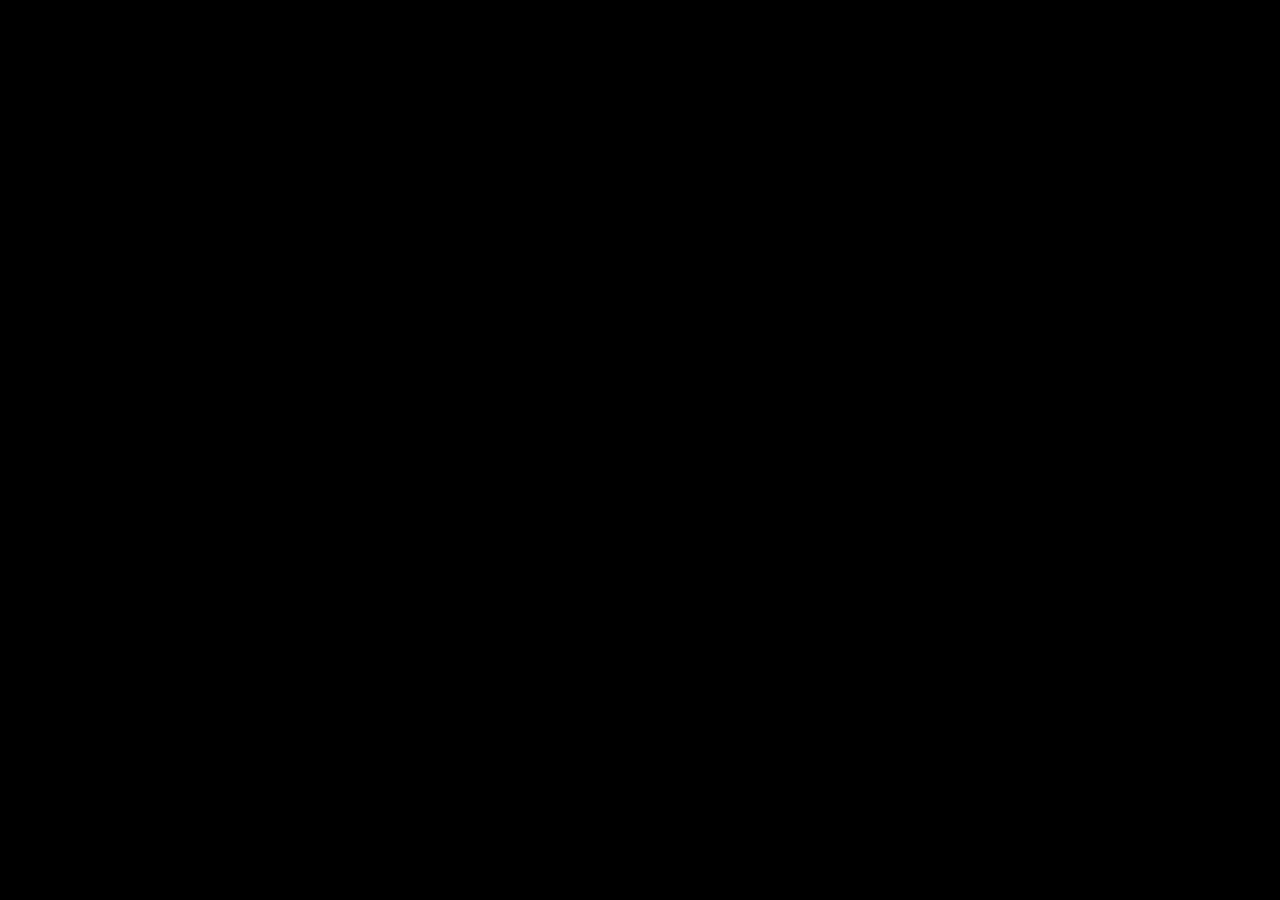
==== index.html @ 60e41c03 "itit" ====
<!DOCTYPE html>
<html lang="en" data-theme="dark">

<head>
    <meta charset="UTF-8">
    <meta name="viewport" content="width=device-width, initial-scale=1.0">
    <meta name="description" content="Game Over Site">
    <meta name="keywords" content="Game , موقع ألعاب">
    <meta name="author" content="Noura Azab">
    <title>Game Over</title>
    <!-- ?=====================google fonts======================= -->
    <!-- ?=====================Bootstrap5======================= -->
    <link rel="stylesheet" href="css/bootstrap.min.css">
    <!-- ?=====================font Awesome======================= -->
    <link rel="stylesheet" href="css/all.min.css">
    <!-- ?=====================custom css file======================= -->
    <link rel="stylesheet" href="css/style.css">
</head>

<body class="bg-black">











    <!-- ?=====================Bootstrap5======================= -->
    <script src="js/bootstrap.bundle.min.js"></script>
    <!-- ?=====================main js file======================= -->
    <script src="js/main.js"></script>

</body>

</html>
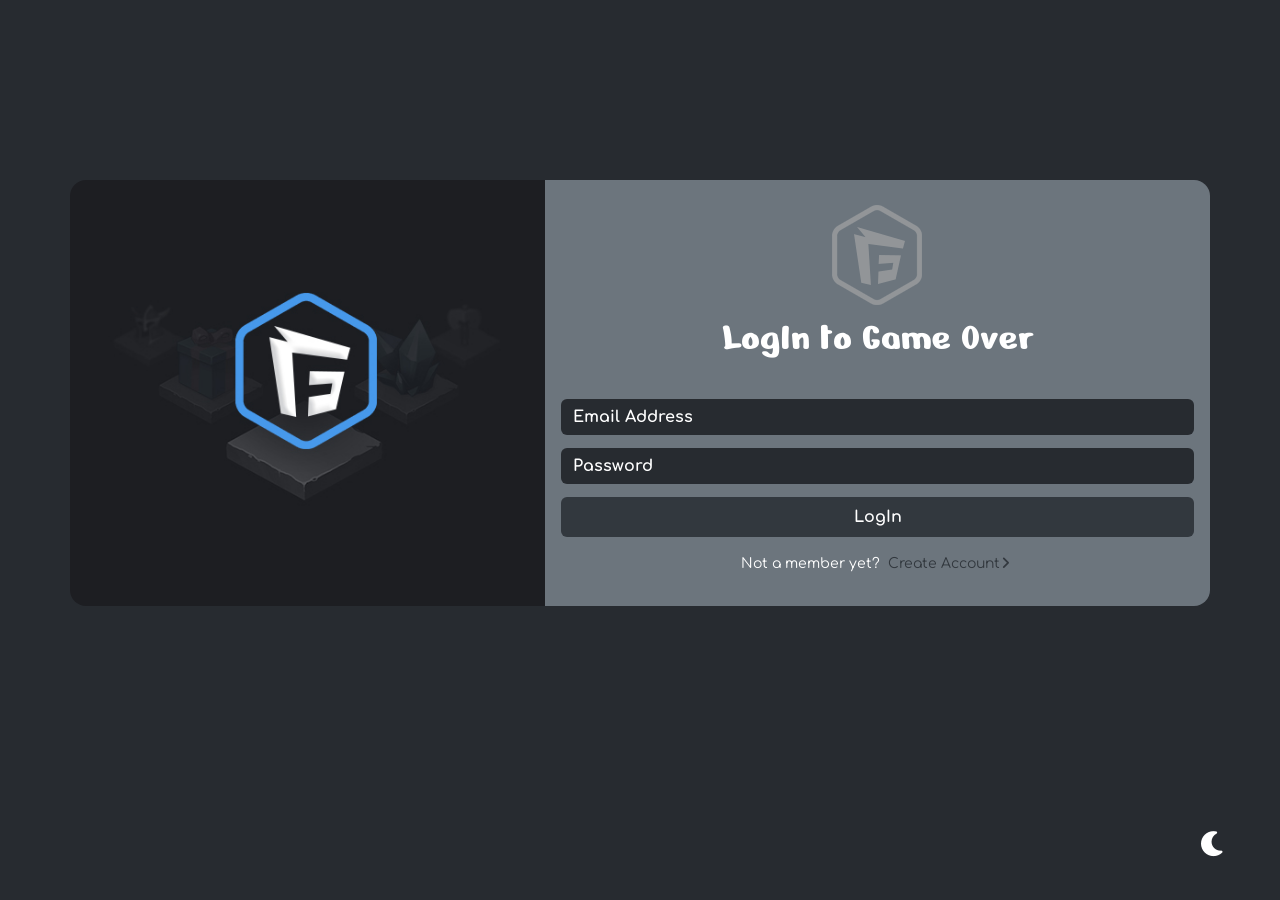
==== commit 199557c8: "create the login page design  ,  make a btn to change the theme" ====
--- a/index.html
+++ b/index.html
@@ -7,8 +7,12 @@
     <meta name="description" content="Game Over Site">
     <meta name="keywords" content="Game , موقع ألعاب">
     <meta name="author" content="Noura Azab">
-    <title>Game Over</title>
+    <title>LogIn</title>
     <!-- ?=====================google fonts======================= -->
+    <link rel="preconnect" href="https://fonts.googleapis.com">
+    <link rel="preconnect" href="https://fonts.gstatic.com" crossorigin>
+    <link href="https://fonts.googleapis.com/css2?family=Comfortaa:wght@300..700&family=Nerko+One&display=swap"
+        rel="stylesheet">
     <!-- ?=====================Bootstrap5======================= -->
     <link rel="stylesheet" href="css/bootstrap.min.css">
     <!-- ?=====================font Awesome======================= -->
@@ -17,10 +21,72 @@
     <link rel="stylesheet" href="css/style.css">
 </head>
 
-<body class="bg-black">
+<body>
+
+    <section id="login" class="login-section">
+
+        <div class="container  rounded-4 overflow-hidden">
+            <div class="row   gap-0">
+                <!-- img -->
+                <div class="col-lg-5  p-0 ">
+                    <div class="img">
+                    </div>
+
+                </div>
+                <!--inputs  -->
+                <div class="inputs col-lg-7 px-3 py-4 bg-secondary">
+                    <div>
+                        <div class="title d-flex justify-content-center align-items-center mb-3">
+                            <div class="text-center">
+                                <img src="./images/logo-sm.png" alt="logo">
+                                <h1 class="inputs-title mt-2">LogIn to Game Over</h1>
+                            </div>
+
+                        </div>
+                        <!-- =================== -->
+                        <form>
+                            <div class="row row-cols-sm-1">
+                                <div class="col">
+                                    <div>
+                                        <input type="email" placeholder="Email Address" class="form-control">
+                                    </div>
+                                </div>
+                                <div class="col">
+                                    <div>
+                                        <input type="password" placeholder="Password" class="form-control">
+                                    </div>
+                                </div>
+                                <div class="col">
+                                    <button type="submit" class=" w-100 text-center p-2 rounded-2"
+                                        id="Register-btn">LogIn</button>
+                                </div>
+                                <div class="col">
+                                    <div class="d-flex p-2 align-items-center justify-content-center gap-2 small mt-2">
+                                        <span class="question">Not a member yet?</span>
+                                        <a class="go" href="register.html">Create Account<i
+                                                class="fa-solid fa-angle-right"></i></a>
+                                    </div>
+
+                                </div>
+
+                            </div>
+                        </form>
+
+                    </div>
+
+                </div>
+            </div>
+
+        </div>
+
+    </section>
 
 
+    <!-- ================================ -->
+    <!-- change mode | theme -->
 
+    <span class="change-theme"><i class="fa-solid fa-moon fw-bold text-white"></i></span>
+    <span class="change-theme"><i class="fa-solid fa-sun fw-bold text-white d-none"></i></span>
 
 
 
--- a/css/style.css
+++ b/css/style.css
@@ -0,0 +1,163 @@
+
+
+/* !===========  theme customize  =========== */
+[data-theme="dark"]{
+    --main-color:#272b30;
+    --second-color:#32383e;
+    --color-text:#fff;
+    --btn-main-color:#272729;
+}
+[data-theme="light"]{
+    --main-color:#eee;
+    --second-color:#909396;
+    --color-text:#000;
+    --btn-main-color:#414550;
+}
+/* --------------- */
+body{
+    background-color: var(--main-color);
+    font-family: "Comfortaa", sans-serif;
+}
+h1,h2,h3,h4,h5,h6{
+    font-family: "Nerko One", cursive;
+    
+}
+/* font-family: "Comfortaa", sans-serif; */
+/* font-family: "Nerko One", cursive; */
+
+/* ==================== */
+.change-theme{
+    position: fixed;
+    bottom: 4%;
+    right: 4%;
+    /* margin: 20px; */
+    cursor: pointer;
+    font-size: 25px;
+
+}
+
+/* !=========== start register-section  =========== */
+.register-section{
+    min-height: 80vh;
+    margin-top: 10vh;
+}
+.register-section .img{
+    background-image: url("../images/register.jpg");
+    background-position: center;
+    background-size: cover;
+
+    /* must give it height => to be shown :) */
+    height: 100%;
+}
+.inputs{
+    color: var(--color-text);
+}
+/* ================= */
+/* general */
+.no-arrows::-webkit-inner-spin-button , 
+.no-arrows::-webkit-outer-spin-button{
+    -webkit-appearance: none;
+    margin: 0;
+}
+.no-arrows{
+    -moz-appearance: textfield;
+    appearance: textfield;
+
+}
+
+.inputs input::placeholder{
+    color: var(--color-text);
+    font-weight: bolder;
+}
+.inputs input{
+    margin-top: 13px;
+    background-color: var(--main-color);
+    color: var(--color-text);
+    border: none;
+}
+.inputs .form-control:focus{
+    color: var(--color-text);
+    background-color: var(--main-color);
+
+}
+.inputs button{
+    background-color: var(--second-color);
+    color: var(--color-text);
+    font-weight: bolder;
+    border: none;
+    margin-top: 13px;
+    transition: all .5s;
+}
+.inputs button:hover{
+    background-color: var(--btn-main-color);
+    background-color: rgb(56, 56, 56);
+}
+/* ----------- */
+.inputs .go{
+    color:var(--second-color) ;
+    text-decoration: none;
+    transition: opacity .5s;
+}
+.inputs .go:hover{
+    opacity: .5;
+}
+.inputs .go i{
+    margin-left: -3px;
+}
+/* !=========== end register-section  =========== */
+/* ?=========== start LogIn-section  =========== */
+
+.login-section{
+    min-height: 60vh;
+    margin-top: 20vh;
+}
+.login-section .img{
+    background-image: url("../images/login.jpg");
+    background-position: center;
+    background-size: cover;
+
+    /* must give it height => to be shown :) */
+    height: 100%;
+}
+
+
+
+
+
+
+
+
+
+
+
+
+
+
+
+
+
+
+
+/* ?=========== end LogIn-section  =========== */
+
+
+
+
+
+
+
+
+
+
+
+/* !===========  media query  =========== */
+
+@media (max-width:922px){
+    .register-section .col-lg-5{
+        display: none;
+    }
+}
+
+
+
+
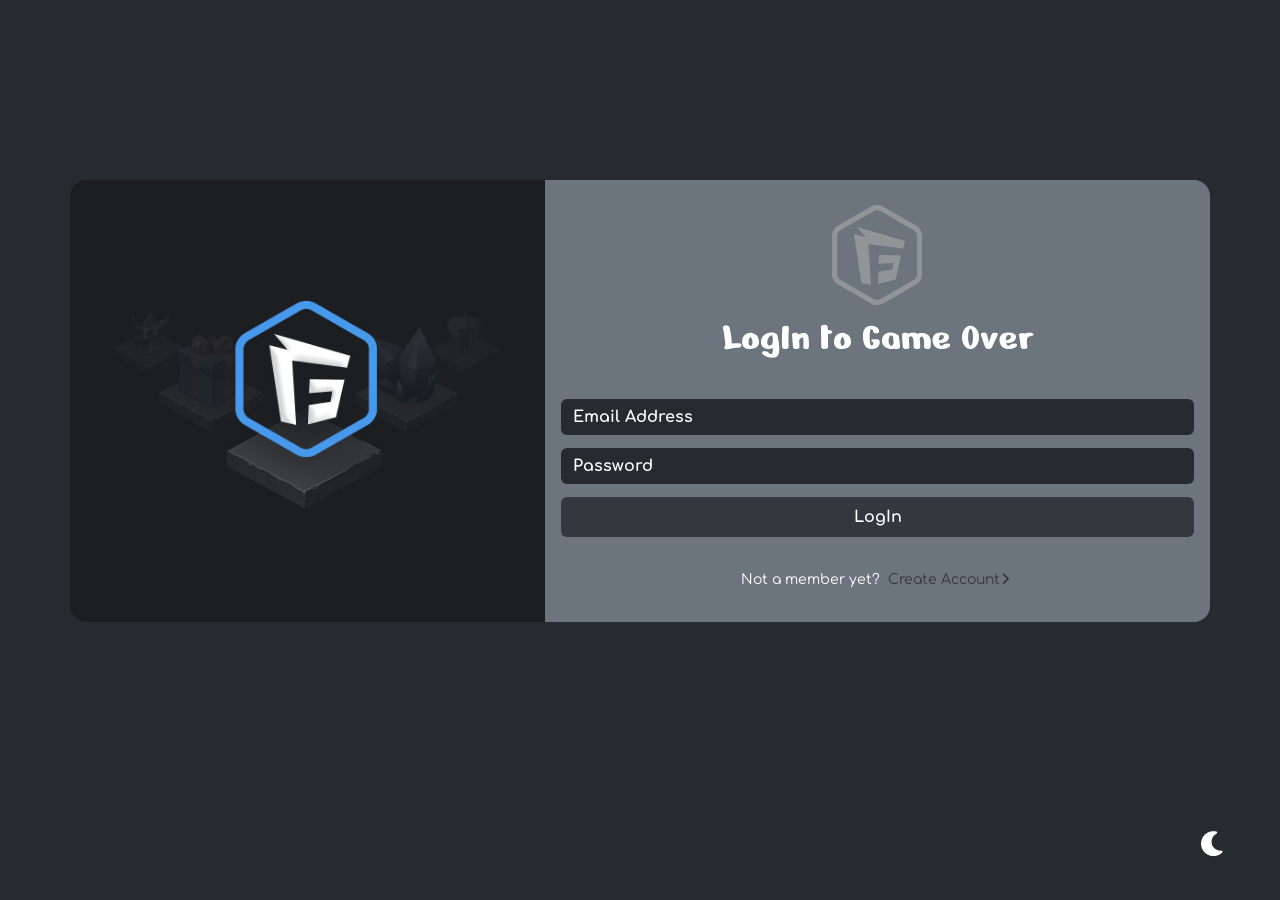
==== commit aa39860e: "make what all needed for the login page :)" ====
--- a/index.html
+++ b/index.html
@@ -48,17 +48,27 @@
                             <div class="row row-cols-sm-1">
                                 <div class="col">
                                     <div>
-                                        <input type="email" placeholder="Email Address" class="form-control">
+                                        <input type="email" id="email" placeholder="Email Address" class="form-control">
+                                        <ul class="invalid-feedback text-danger py-1 mb-0  alert alert-danger">
+                                            <li>is required</li>
+                                            <li>The name must be 2-50 characters long and can include letters, numbers,
+                                                or symbols (&, $, #, _)</li>
+                                        </ul>
                                     </div>
                                 </div>
                                 <div class="col">
                                     <div>
-                                        <input type="password" placeholder="Password" class="form-control">
+                                        <input type="password" id="password" placeholder="Password" class="form-control">
+                                        <ul class="invalid-feedback text-danger py-1 mb-0  alert alert-danger">
+                                            <li>is required</li>
+                                            <li>Minimum eight characters, at least one letter and one number</li>
+                                        </ul>
                                     </div>
                                 </div>
                                 <div class="col">
                                     <button type="submit" class=" w-100 text-center p-2 rounded-2"
                                         id="Register-btn">LogIn</button>
+                                        <p class="login-msg"></p>
                                 </div>
                                 <div class="col">
                                     <div class="d-flex p-2 align-items-center justify-content-center gap-2 small mt-2">
--- a/css/style.css
+++ b/css/style.css
@@ -1,35 +1,43 @@
-
-
 /* !===========  theme customize  =========== */
-[data-theme="dark"]{
-    --main-color:#272b30;
-    --second-color:#32383e;
-    --color-text:#fff;
-    --btn-main-color:#272729;
-}
-[data-theme="light"]{
-    --main-color:#eee;
-    --second-color:#909396;
-    --color-text:#000;
-    --btn-main-color:#414550;
-}
+[data-theme="dark"] {
+    --main-color: #272b30;
+    --second-color: #32383e;
+    --color-text: #fff;
+    --btn-main-color: #272729;
+}
+
+[data-theme="light"] {
+    --main-color: #eee;
+    --second-color: #909396;
+    --color-text: #000;
+    --btn-main-color: #414550;
+}
+
 /* --------------- */
-body{
+body {
     background-color: var(--main-color);
     font-family: "Comfortaa", sans-serif;
 }
-h1,h2,h3,h4,h5,h6{
+
+h1,
+h2,
+h3,
+h4,
+h5,
+h6 {
     font-family: "Nerko One", cursive;
-    
-}
+
+}
+
 /* font-family: "Comfortaa", sans-serif; */
 /* font-family: "Nerko One", cursive; */
 
 /* ==================== */
-.change-theme{
+.change-theme {
     position: fixed;
     bottom: 4%;
     right: 4%;
+    z-index: 9999;
     /* margin: 20px; */
     cursor: pointer;
     font-size: 25px;
@@ -37,11 +45,12 @@
 }
 
 /* !=========== start register-section  =========== */
-.register-section{
+.register-section {
     min-height: 80vh;
     margin-top: 10vh;
 }
-.register-section .img{
+
+.register-section .img {
     background-image: url("../images/register.jpg");
     background-position: center;
     background-size: cover;
@@ -49,38 +58,44 @@
     /* must give it height => to be shown :) */
     height: 100%;
 }
-.inputs{
-    color: var(--color-text);
-}
+
+.inputs {
+    color: var(--color-text);
+}
+
 /* ================= */
 /* general */
-.no-arrows::-webkit-inner-spin-button , 
-.no-arrows::-webkit-outer-spin-button{
+.no-arrows::-webkit-inner-spin-button,
+.no-arrows::-webkit-outer-spin-button {
     -webkit-appearance: none;
     margin: 0;
 }
-.no-arrows{
+
+.no-arrows {
     -moz-appearance: textfield;
     appearance: textfield;
 
 }
 
-.inputs input::placeholder{
+.inputs input::placeholder {
     color: var(--color-text);
     font-weight: bolder;
 }
-.inputs input{
+
+.inputs input {
     margin-top: 13px;
     background-color: var(--main-color);
     color: var(--color-text);
     border: none;
 }
-.inputs .form-control:focus{
-    color: var(--color-text);
-    background-color: var(--main-color);
-
-}
-.inputs button{
+
+.inputs .form-control:focus {
+    color: var(--color-text);
+    background-color: var(--main-color);
+
+}
+
+.inputs button {
     background-color: var(--second-color);
     color: var(--color-text);
     font-weight: bolder;
@@ -88,30 +103,36 @@
     margin-top: 13px;
     transition: all .5s;
 }
-.inputs button:hover{
+
+.inputs button:hover {
     background-color: var(--btn-main-color);
     background-color: rgb(56, 56, 56);
 }
+
 /* ----------- */
-.inputs .go{
-    color:var(--second-color) ;
+.inputs .go {
+    color: var(--second-color);
     text-decoration: none;
     transition: opacity .5s;
 }
-.inputs .go:hover{
+
+.inputs .go:hover {
     opacity: .5;
 }
-.inputs .go i{
+
+.inputs .go i {
     margin-left: -3px;
 }
+
 /* !=========== end register-section  =========== */
 /* ?=========== start LogIn-section  =========== */
 
-.login-section{
+.login-section {
     min-height: 60vh;
     margin-top: 20vh;
 }
-.login-section .img{
+
+.login-section .img {
     background-image: url("../images/login.jpg");
     background-position: center;
     background-size: cover;
@@ -120,25 +141,158 @@
     height: 100%;
 }
 
-
-
-
-
-
-
-
-
-
-
-
-
-
-
-
-
-
-
 /* ?=========== end LogIn-section  =========== */
+/* !=========== start Home-section  =========== */
+/* !=========== header  =========== */
+/* general */
+body {
+    /* height: 3000px; */
+}
+
+/* ------------------------- */
+/* Navbar toggler button styling */
+.navbar-toggler {
+    background-color: var(--second-color);
+    border-color: var(--second-color);
+}
+
+/* Change the hamburger icon color based on theme */
+[data-theme="dark"] .navbar-toggler-icon {
+    background-image: url("data:image/svg+xml,%3csvg xmlns='http://www.w3.org/2000/svg' viewBox='0 0 30 30'%3e%3cpath stroke='rgba(255, 255, 255, 1)' stroke-linecap='round' stroke-miterlimit='10' stroke-width='2' d='M4 7h22M4 15h22M4 23h22'/%3e%3c/svg%3e");
+}
+
+[data-theme="light"] .navbar-toggler-icon {
+    background-image: url("data:image/svg+xml,%3csvg xmlns='http://www.w3.org/2000/svg' viewBox='0 0 30 30'%3e%3cpath stroke='rgba(0, 0, 0, 1)' stroke-linecap='round' stroke-miterlimit='10' stroke-width='2' d='M4 7h22M4 15h22M4 23h22'/%3e%3c/svg%3e");
+}
+
+/* ------------------------- */
+header nav {
+    background-color: var(--main-color);
+    font-family: "Nerko One", cursive;
+    font-weight: 200;
+}
+
+header nav a {
+    color: var(--color-text) !important;
+    font-size: 40px;
+
+
+}
+
+header nav ul span {
+    color: var(--color-text) !important;
+
+
+}
+
+header nav .img {
+    width: 50px;
+}
+
+header nav .logo-title {
+    font-size: 40px;
+}
+
+/* --------- */
+header nav .nav-item .nav-link {
+    transition: color .6s;
+}
+
+header nav .nav-item .nav-link:hover,
+header nav .nav-item .nav-link.active {
+    color: #09c !important;
+}
+
+/* !=========== main  =========== */
+
+.games-section {
+    color: var(--color-text);
+    padding-top: 100px;
+
+}
+
+.games-section h1 {
+    font-family: "Nerko One", cursive;
+
+}
+.games-section .card{
+    background-color: var(--main-color);
+    color: var(--color-text);
+}
+.games-section .card.shadow{
+        box-shadow: 0 0.5rem 1rem rgba(255, 255, 255, 0.15) !important;
+}
+
+/* !=========== end Home-section  =========== */
+/* ?=========== start details-section  =========== */
+.details-section{
+    position: relative;/* For safety only*/
+    min-height: 100vh;
+    background-image: url("../images/login.jpg");
+    background-position: center;
+    background-size: cover;
+    background-attachment: fixed;
+    background-color: var(--main-color);
+}
+.details-section .overlay{
+    /* position: absolute; */
+    /* inset: 0; */
+    min-height: 100vh;
+    background-color: rgba(255, 255, 255, 0.13);
+    /* background-color: rgba(0, 0, 0, 0.233); */
+    padding-top: 120px;
+
+}
+
+.details-section .img{
+    /* height: 300px; */
+    min-width: 350px;
+    margin-bottom:20px ;
+
+}
+/* =============== */
+.details-section .content{
+   color: var(--color-text)  ;
+   font-family: "Nerko One", cursive;
+   font-size: 20px;
+
+
+
+}
+.details-section .content p{
+    font-family: "Comfortaa", sans-serif;
+
+
+}
+.details-section .content a{
+    color: var(--color-text);
+    /* text-decoration: none; */
+}
+.details-section .content .breadcrumb-item.active{
+    color: #09c;
+}
+.details-section .breadcrumb-item+.breadcrumb-item::before{
+    color: var(--color-text);
+}
+
+/* =============== */
+
+
+
+
+
+
+
+
+
+
+
+
+
+
+
+
+/* ?=========== end details-section  =========== */
 
 
 
@@ -152,12 +306,8 @@
 
 /* !===========  media query  =========== */
 
-@media (max-width:922px){
-    .register-section .col-lg-5{
+@media (max-width:992px) {
+    .register-section .col-lg-5 {
         display: none;
     }
-}
-
-
-
-
+}
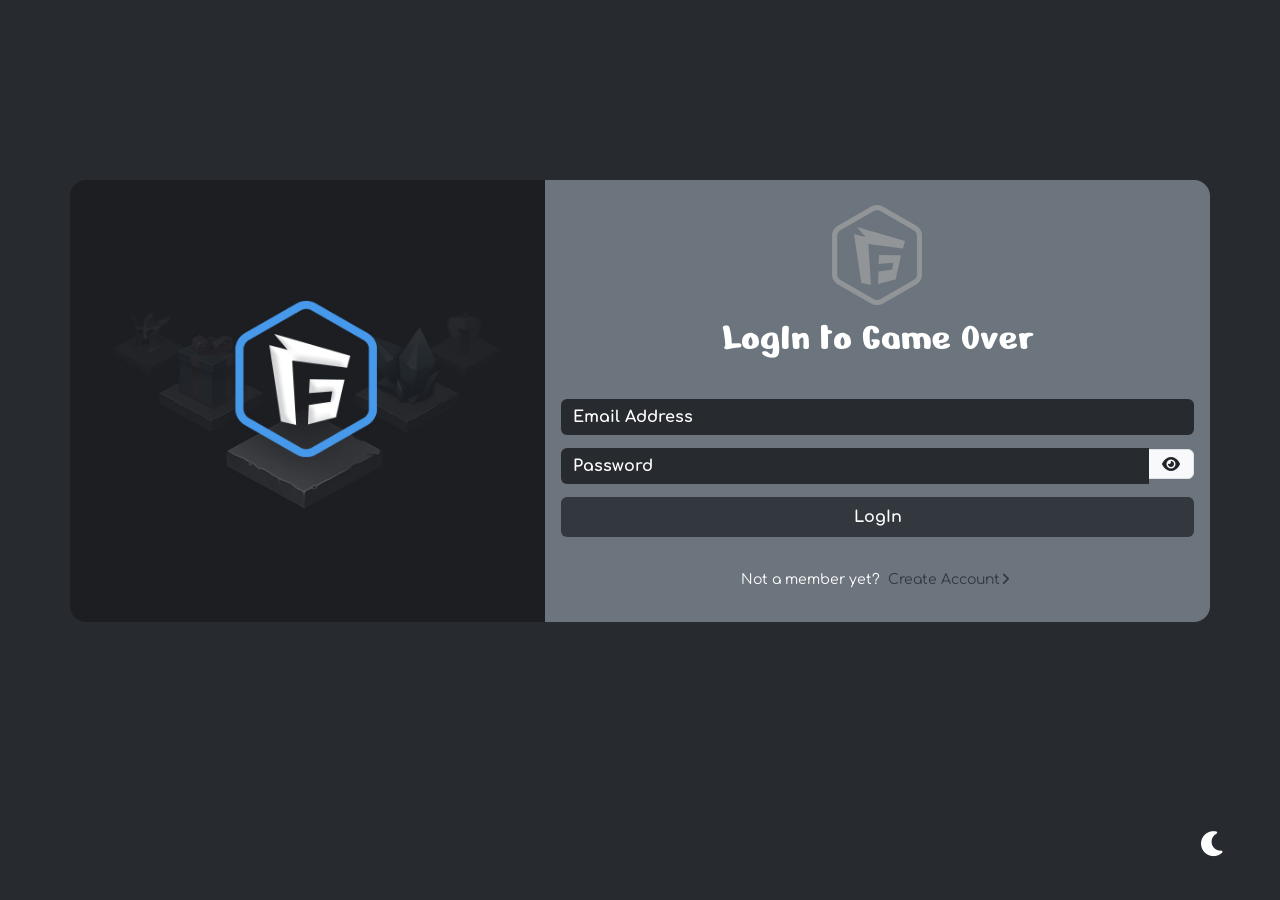
==== commit abe5314b: "change the API of register and login page , so made some changes :)" ====
--- a/index.html
+++ b/index.html
@@ -58,8 +58,17 @@
                                 </div>
                                 <div class="col">
                                     <div>
-                                        <input type="password" id="password" placeholder="Password" class="form-control">
-                                        <ul class="invalid-feedback text-danger py-1 mb-0  alert alert-danger">
+                                        <div class="input-group d-flex flex-nowrap align-items-center">
+                                            <input type="password" id="password" placeholder="Password"
+                                                class="form-control">
+
+                                            <span class="input-group-text d-none mt-2"><i
+                                                    class="fa-solid fa-eye-slash"></i></span>
+                                            <span class="input-group-text mt-2"><i class="fa-solid fa-eye"></i></span>
+
+                                        </div>
+                                        <ul id="invalid-msg-password"
+                                            class=" text-danger py-1 mb-0  alert alert-danger d-none">
                                             <li>is required</li>
                                             <li>Minimum eight characters, at least one letter and one number</li>
                                         </ul>
@@ -68,7 +77,7 @@
                                 <div class="col">
                                     <button type="submit" class=" w-100 text-center p-2 rounded-2"
                                         id="Register-btn">LogIn</button>
-                                        <p class="login-msg"></p>
+                                    <p id="login-msg" class="text-danger text-center fw-bold"></p>
                                 </div>
                                 <div class="col">
                                     <div class="d-flex p-2 align-items-center justify-content-center gap-2 small mt-2">
@@ -87,6 +96,9 @@
                 </div>
             </div>
 
+        </div>
+        <div class="loading d-none">
+            <span class="loader"></span>
         </div>
 
     </section>
--- a/css/style.css
+++ b/css/style.css
@@ -215,63 +215,72 @@
     font-family: "Nerko One", cursive;
 
 }
-.games-section .card{
+
+.games-section .card {
     background-color: var(--main-color);
     color: var(--color-text);
 }
-.games-section .card.shadow{
-        box-shadow: 0 0.5rem 1rem rgba(255, 255, 255, 0.15) !important;
+
+.games-section .card.shadow {
+    box-shadow: 0 0.5rem 1rem rgba(255, 255, 255, 0.15) !important;
 }
 
 /* !=========== end Home-section  =========== */
 /* ?=========== start details-section  =========== */
-.details-section{
-    position: relative;/* For safety only*/
+.details-section {
+    position: relative;
+    /* For safety only*/
     min-height: 100vh;
     background-image: url("../images/login.jpg");
     background-position: center;
     background-size: cover;
     background-attachment: fixed;
-    background-color: var(--main-color);
-}
-.details-section .overlay{
+    /* background-color: var(--main-color); */
+}
+
+.details-section .overlay {
     /* position: absolute; */
     /* inset: 0; */
     min-height: 100vh;
     background-color: rgba(255, 255, 255, 0.13);
-    /* background-color: rgba(0, 0, 0, 0.233); */
-    padding-top: 120px;
-
-}
-
-.details-section .img{
+    background-color: rgba(0, 0, 0, 0.726);
+    padding-top: 50px;
+
+}
+
+.details-section .img {
     /* height: 300px; */
     min-width: 350px;
-    margin-bottom:20px ;
-
-}
+    margin-bottom: 20px;
+
+}
+
 /* =============== */
-.details-section .content{
-   color: var(--color-text)  ;
-   font-family: "Nerko One", cursive;
-   font-size: 20px;
-
-
-
-}
-.details-section .content p{
+.details-section .content {
+    color: var(--color-text);
+    font-family: "Nerko One", cursive;
+    font-size: 20px;
+
+
+
+}
+
+.details-section .content p {
     font-family: "Comfortaa", sans-serif;
 
 
 }
-.details-section .content a{
+
+.details-section .content a {
     color: var(--color-text);
     /* text-decoration: none; */
 }
-.details-section .content .breadcrumb-item.active{
+
+.details-section .content .breadcrumb-item.active {
     color: #09c;
 }
-.details-section .breadcrumb-item+.breadcrumb-item::before{
+
+.details-section .breadcrumb-item+.breadcrumb-item::before {
     color: var(--color-text);
 }
 
@@ -294,6 +303,101 @@
 
 /* ?=========== end details-section  =========== */
 
+.loader {
+    transform: rotateZ(45deg);
+    perspective: 1000px;
+    border-radius: 50%;
+    width: 48px;
+    height: 48px;
+    color: #fff;
+}
+
+.loader:before,
+.loader:after {
+    content: '';
+    display: block;
+    position: absolute;
+    top: 0;
+    left: 0;
+    width: inherit;
+    height: inherit;
+    border-radius: 50%;
+    transform: rotateX(70deg);
+    animation: 1s spin linear infinite;
+}
+
+.loader:after {
+    color: #FF3D00;
+    transform: rotateY(70deg);
+    animation-delay: .4s;
+}
+
+@keyframes rotate {
+    0% {
+        transform: translate(-50%, -50%) rotateZ(0deg);
+    }
+
+    100% {
+        transform: translate(-50%, -50%) rotateZ(360deg);
+    }
+}
+
+@keyframes rotateccw {
+    0% {
+        transform: translate(-50%, -50%) rotate(0deg);
+    }
+
+    100% {
+        transform: translate(-50%, -50%) rotate(-360deg);
+    }
+}
+
+@keyframes spin {
+
+    0%,
+    100% {
+        box-shadow: .2em 0px 0 0px currentcolor;
+    }
+
+    12% {
+        box-shadow: .2em .2em 0 0 currentcolor;
+    }
+
+    25% {
+        box-shadow: 0 .2em 0 0px currentcolor;
+    }
+
+    37% {
+        box-shadow: -.2em .2em 0 0 currentcolor;
+    }
+
+    50% {
+        box-shadow: -.2em 0 0 0 currentcolor;
+    }
+
+    62% {
+        box-shadow: -.2em -.2em 0 0 currentcolor;
+    }
+
+    75% {
+        box-shadow: 0px -.2em 0 0 currentcolor;
+    }
+
+    87% {
+        box-shadow: .2em -.2em 0 0 currentcolor;
+    }
+}
+/* ------------ */
+.loading {
+    position: fixed;
+    inset: 0;
+    height: 100vh;
+
+    background-color: rgba(0, 0, 0, .4);
+    display: flex;
+    align-items: center;
+    justify-content: center;
+}
 
 
 
